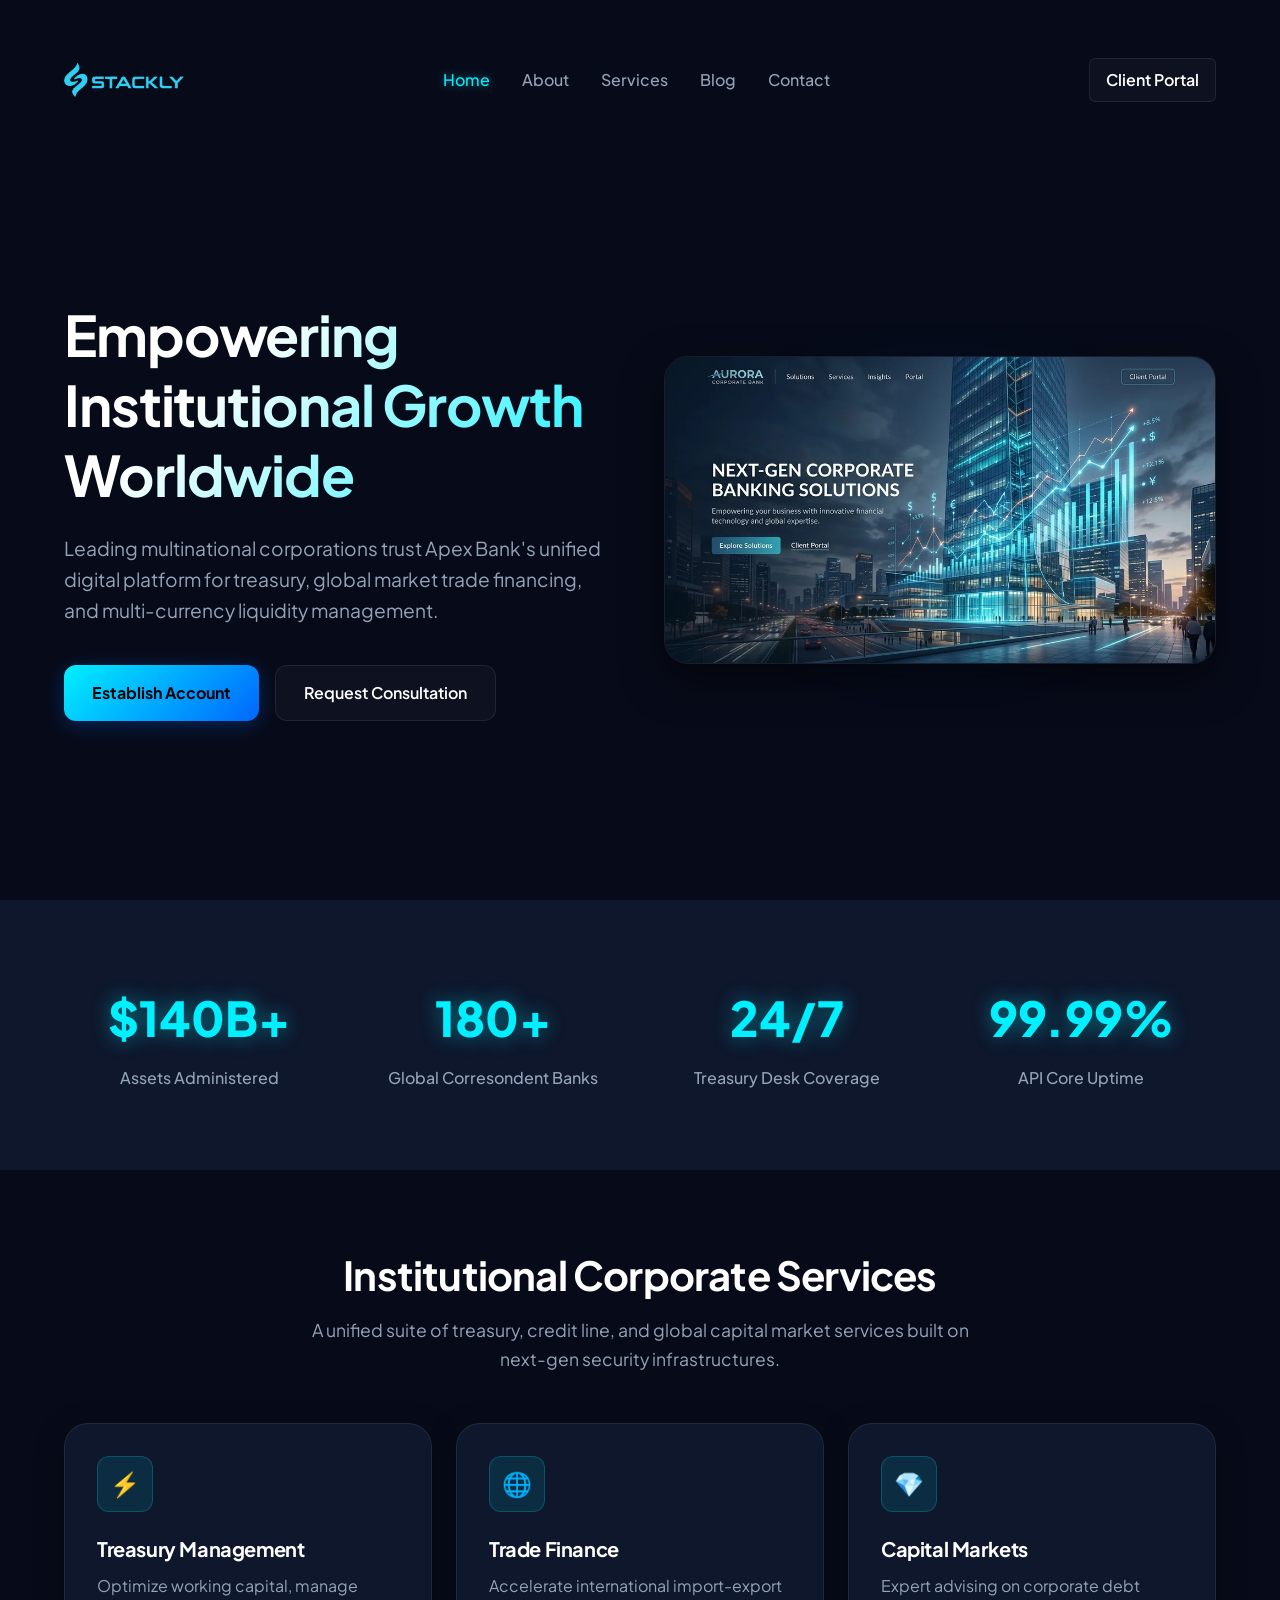
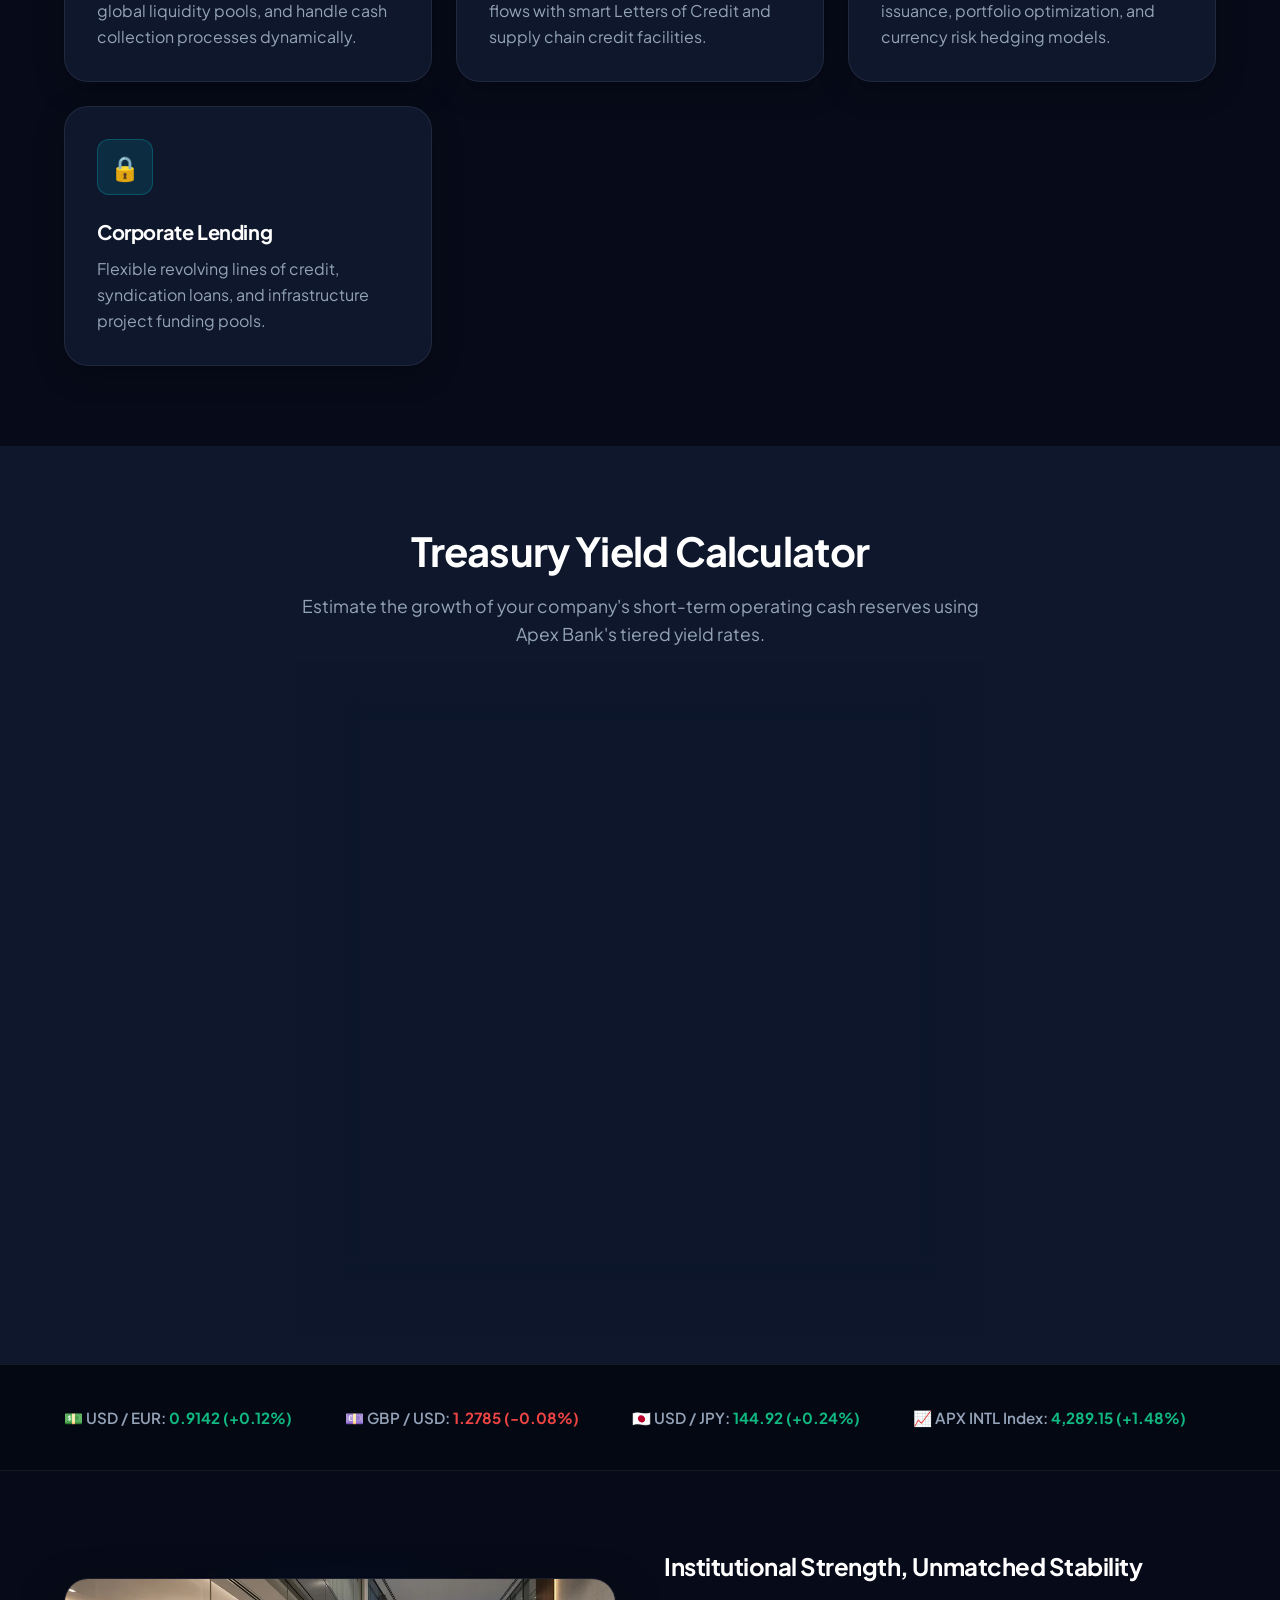
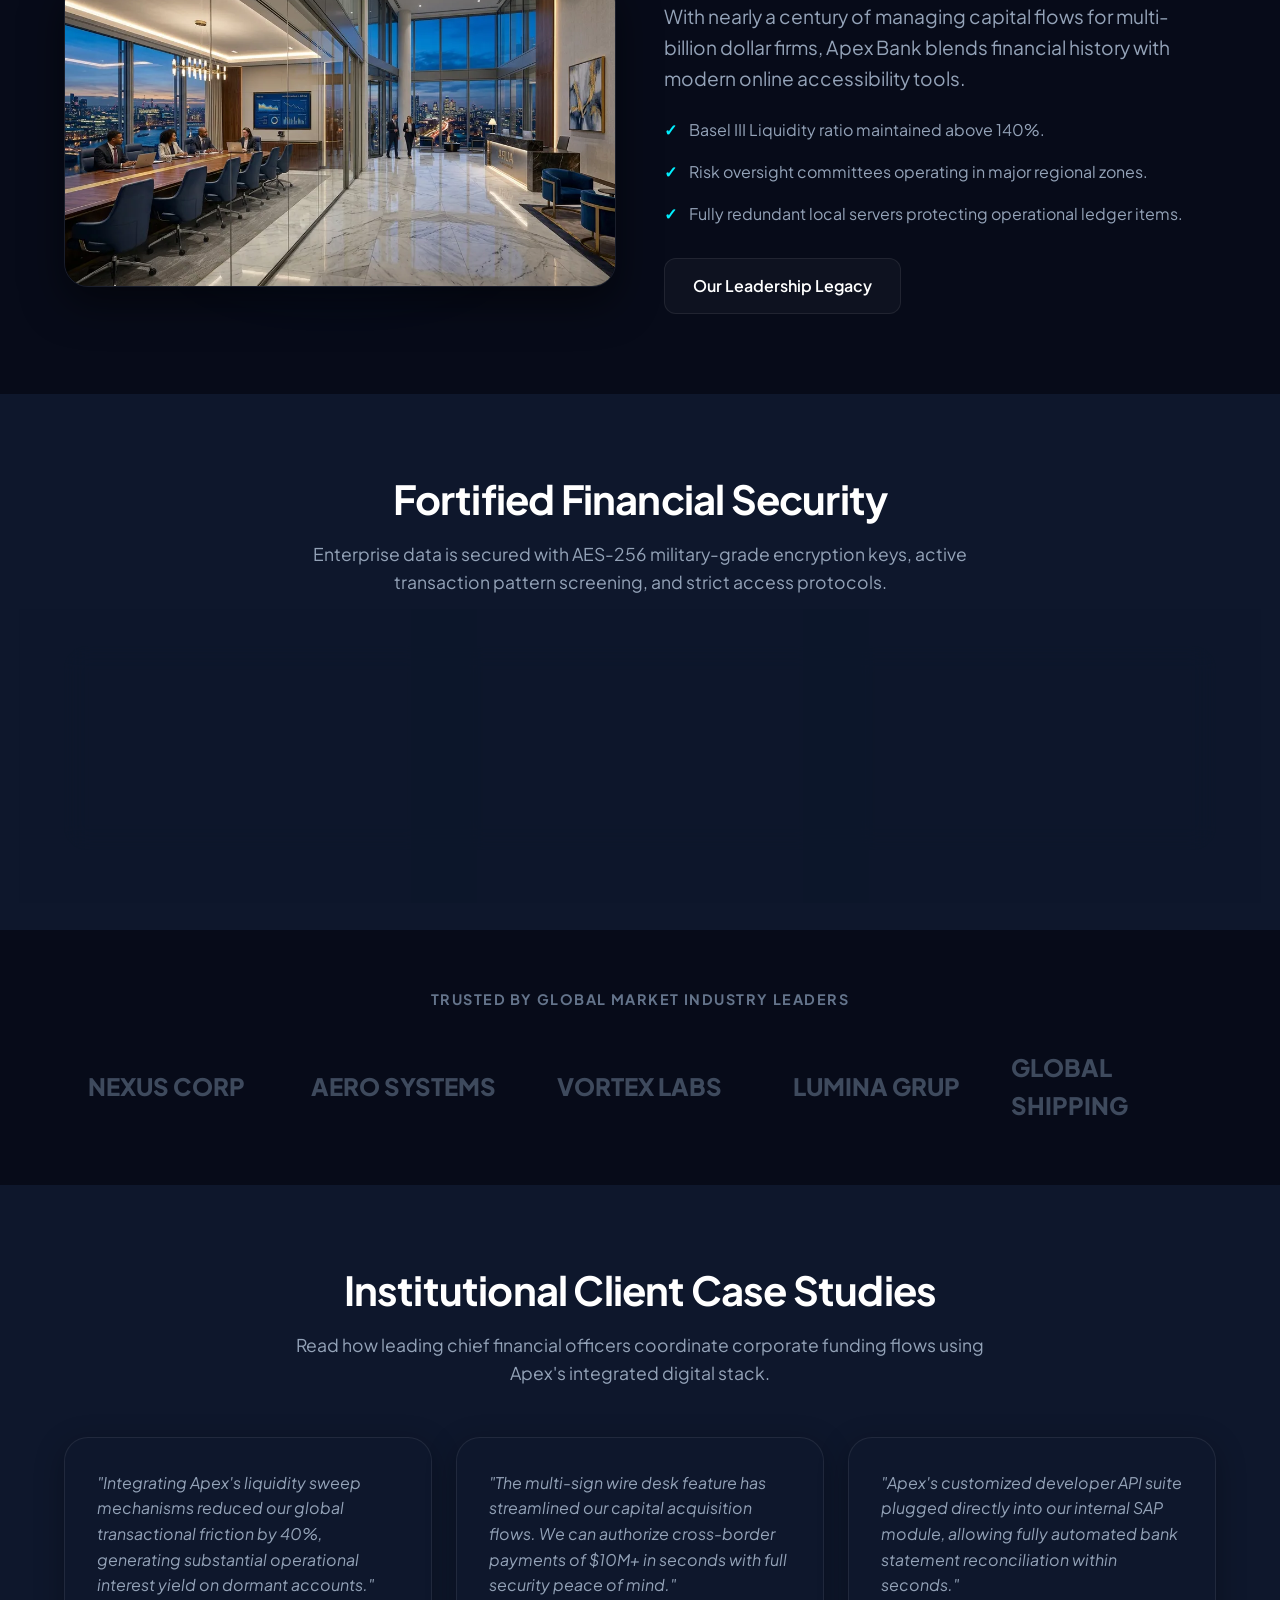
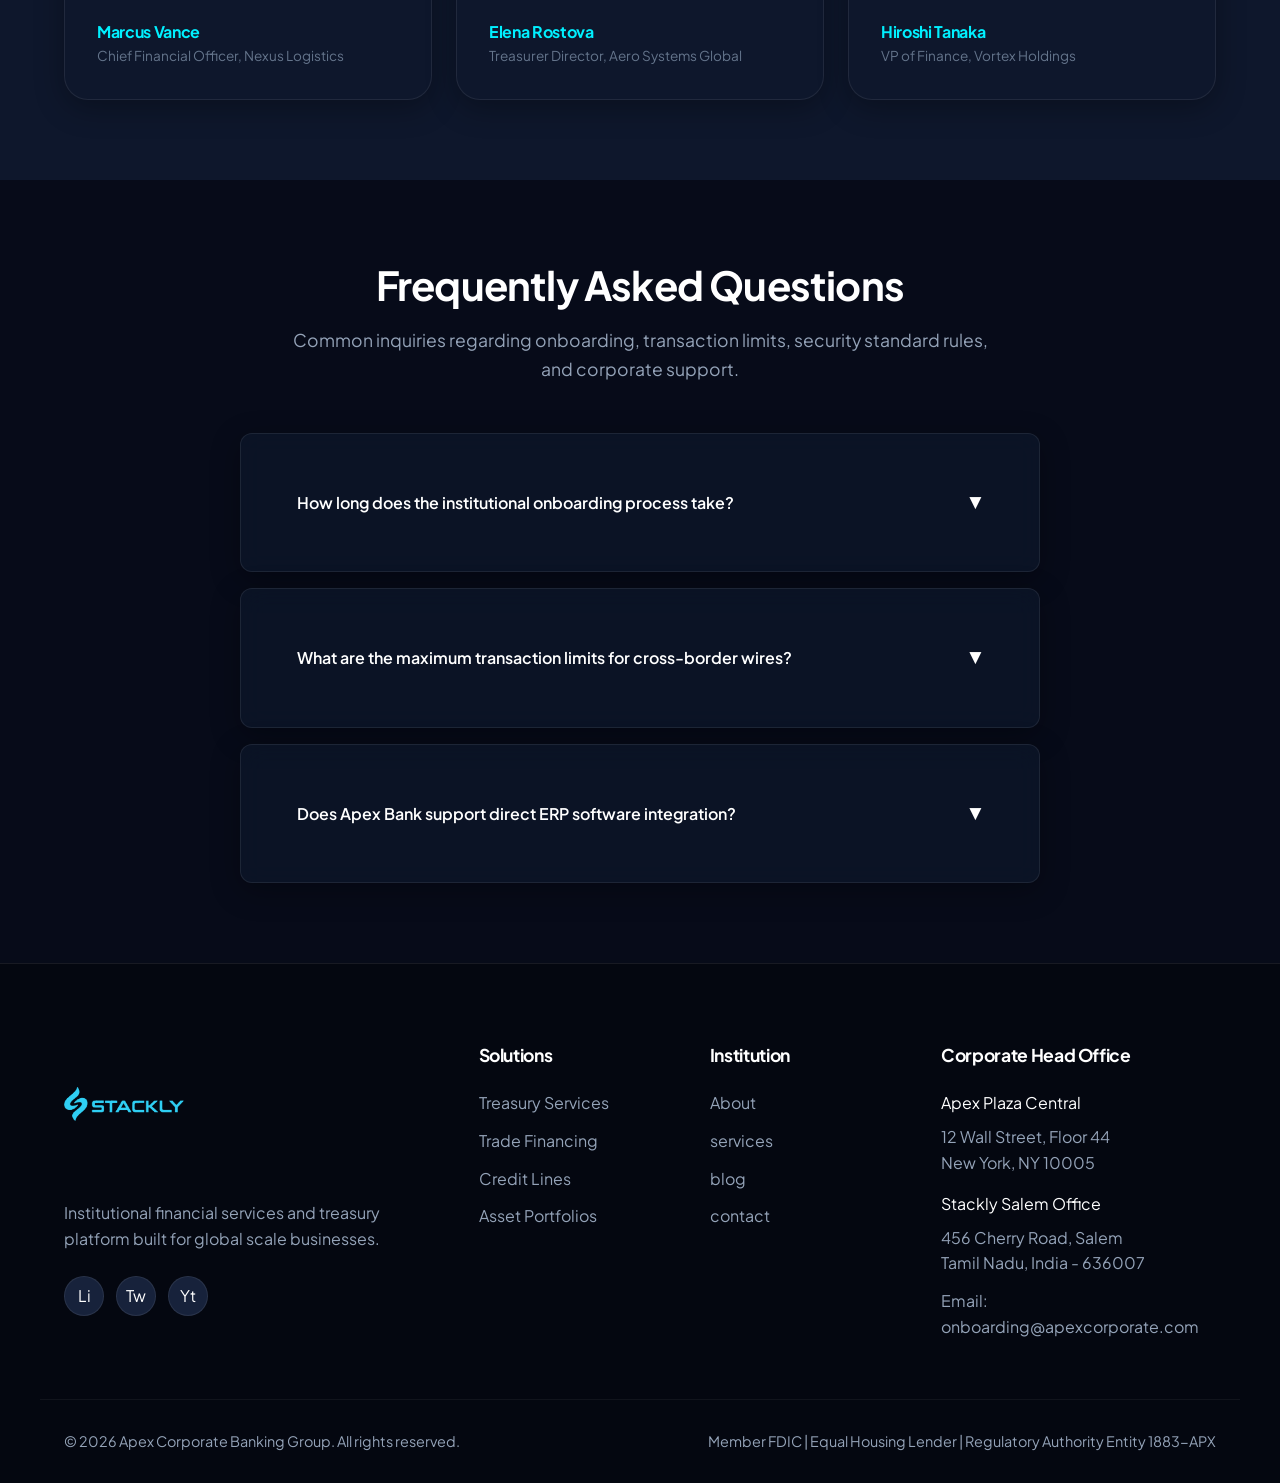
==== index.html @ f7f52f75 "Add files via upload" ====
<!DOCTYPE html>
<html lang="en">
<head>
  <meta charset="UTF-8">
  <meta name="viewport" content="width=device-width, initial-scale=1.0">
  <title>stackly Corporate Bank | Institutional Financial Solutions</title>
  <meta name="description" content="Experience high-fidelity treasury management, trade finance, and corporate banking solutions designed for multinational corporations.">
  <link rel="stylesheet" href="style.css">
</head>
<body>

  <!-- Preloader Screen -->
  <div id="preloader" class="preloader">
    <div class="preloader-content">
      <img src="assets/logo.webp" alt="Apex Bank Logo" class="preloader-logo">
      <div class="preloader-spinner"></div>
    </div>
  </div>

  <!-- SECTION 1: Header / Sticky Navigation -->
  <header class="header">
    <div class="container nav-wrapper">
      <a href="index.html" class="logo">
        <img src="assets/logo.webp" alt="Apex Bank Logo" class="logo-img">
      </a>
      
      <nav class="nav-links">
        <a href="index.html" class="active">Home</a>
        <a href="about.html">About</a>
        <a href="services.html">Services</a>
        <a href="blog.html">Blog</a>
        <a href="contact.html">Contact</a>
        <a href="login.html" class="mobile-client-portal">Client Portal</a>
      </nav>

      <div class="nav-actions">
        <a href="login.html" class="btn btn-secondary" style="padding: 8px 16px; border-radius: var(--radius-sm);">Client Portal</a>
        <div class="menu-toggle" id="mobile-toggle">
          <span></span>
          <span></span>
          <span></span>
        </div>
      </div>
    </div>
  </header>

  <!-- SECTION 2: Hero Showcase -->
  <section class="hero" id="home-hero">
    <div class="container hero-grid">
      <div class="hero-content">
        <h1 class="gradient-text">Empowering Institutional Growth Worldwide</h1>
        <p>Leading multinational corporations trust Apex Bank's unified digital platform for treasury, global market trade financing, and multi-currency liquidity management.</p>
        <div class="hero-actions">
          <a href="404.html" class="btn btn-primary">Establish Account</a>
          <a href="404.html" class="btn btn-secondary">Request Consultation</a>
        </div>
      </div>
      <div class="hero-image-wrapper">
        <img src="assets/images/hero_banking.webp" alt="Futuristic banking interface and skyscrapers" width="600" height="337">
      </div>
    </div>
  </section>

  <!-- SECTION 3: Financial Analytics Stats -->
  <section class="section section-dark" id="home-stats">
    <div class="container">
      <div class="stats-grid">
        <div class="stat-card">
          <div class="stat-number">$140B+</div>
          <div class="stat-label">Assets Administered</div>
        </div>
        <div class="stat-card">
          <div class="stat-number">180+</div>
          <div class="stat-label">Global Corresondent Banks</div>
        </div>
        <div class="stat-card">
          <div class="stat-number">24/7</div>
          <div class="stat-label">Treasury Desk Coverage</div>
        </div>
        <div class="stat-card">
          <div class="stat-number">99.99%</div>
          <div class="stat-label">API Core Uptime</div>
        </div>
      </div>
    </div>
  </section>

  <!-- SECTION 4: Core Corporate Banking Solutions -->
  <section class="section" id="home-services">
    <div class="container">
      <div class="section-header">
        <h2>Institutional Corporate Services</h2>
        <p>A unified suite of treasury, credit line, and global capital market services built on next-gen security infrastructures.</p>
      </div>
      <div class="services-grid">
        <div class="card service-card">
          <div class="service-card-icon">⚡</div>
          <h3>Treasury Management</h3>
          <p>Optimize working capital, manage global liquidity pools, and handle cash collection processes dynamically.</p>
        </div>
        <div class="card service-card">
          <div class="service-card-icon">🌐</div>
          <h3>Trade Finance</h3>
          <p>Accelerate international import-export flows with smart Letters of Credit and supply chain credit facilities.</p>
        </div>
        <div class="card service-card">
          <div class="service-card-icon">💎</div>
          <h3>Capital Markets</h3>
          <p>Expert advising on corporate debt issuance, portfolio optimization, and currency risk hedging models.</p>
        </div>
        <div class="card service-card">
          <div class="service-card-icon">🔒</div>
          <h3>Corporate Lending</h3>
          <p>Flexible revolving lines of credit, syndication loans, and infrastructure project funding pools.</p>
        </div>
      </div>
    </div>
  </section>

  <!-- SECTION 5: Savings Yield Calculator Widget -->
  <section class="section section-dark" id="home-calc">
    <div class="container">
      <div class="section-header">
        <h2>Treasury Yield Calculator</h2>
        <p>Estimate the growth of your company's short-term operating cash reserves using Apex Bank's tiered yield rates.</p>
      </div>
      <div class="card calc-card glass">
        <div class="calc-group">
          <label for="calc-amount">Investment Amount (USD)</label>
          <input type="range" id="calc-amount" class="calc-slider" min="100000" max="10000000" step="50000" value="1000000">
          <div class="calc-input-row">
            <span class="calc-val-box" id="val-amount">$1,000,000</span>
            <span style="font-size:0.85rem; color:var(--text-muted)">Min: $100k / Max: $10M</span>
          </div>
        </div>
        
        <div class="calc-group">
          <label for="calc-term">Holding Duration</label>
          <input type="range" id="calc-term" class="calc-slider" min="3" max="36" step="3" value="12">
          <div class="calc-input-row">
            <span class="calc-val-box" id="val-term">12 Months</span>
            <span style="font-size:0.85rem; color:var(--text-muted)">Min: 3m / Max: 36m</span>
          </div>
        </div>

        <div class="calc-results">
          <div>
            <div class="calc-res-title">Tiered Interest Rate</div>
            <div class="calc-res-value" id="res-rate">4.10%</div>
          </div>
          <div>
            <div class="calc-res-title">Estimated Earnings</div>
            <div class="calc-res-value" id="res-interest">$41,000.00</div>
          </div>
          <div style="grid-column: span 2; border-top: 1px solid var(--glass-border); padding-top: 16px; margin-top: 16px;">
            <div class="calc-res-title">Total Portfolio Valuation</div>
            <div class="calc-res-value" id="res-total" style="color:var(--primary); font-size:1.8rem;">$1,041,000.00</div>
          </div>
        </div>
      </div>
    </div>
  </section>

  <!-- SECTION 6: Stock & Forex Live Ticker -->
  <section class="section" id="home-ticker" style="padding: 40px 0; background-color: #040813; border-top: 1px solid var(--glass-border); border-bottom: 1px solid var(--glass-border);">
    <div class="container" style="overflow: hidden; white-space: nowrap; position: relative;">
      <div style="display: inline-block; animation: scroll-ticker 30s linear infinite; font-weight: 600; font-size: 0.95rem; color: var(--text-secondary);">
        <span style="margin-right: 50px;">💵 USD / EUR: <strong style="color: var(--accent);">0.9142 (+0.12%)</strong></span>
        <span style="margin-right: 50px;">💷 GBP / USD: <strong style="color: var(--accent-red);">1.2785 (-0.08%)</strong></span>
        <span style="margin-right: 50px;">🇯🇵 USD / JPY: <strong style="color: var(--accent);">144.92 (+0.24%)</strong></span>
        <span style="margin-right: 50px;">📈 APX INTL Index: <strong style="color: var(--accent);">4,289.15 (+1.48%)</strong></span>
        <span style="margin-right: 50px;">🥇 Gold (Oz): <strong style="color: var(--accent-red);">$2,024.50 (-0.35%)</strong></span>
        <span style="margin-right: 50px;">🛢️ Brent Crude: <strong style="color: var(--accent);">$82.14 (+1.04%)</strong></span>
        <span style="margin-right: 50px;">💵 USD / EUR: <strong style="color: var(--accent);">0.9142 (+0.12%)</strong></span>
        <span style="margin-right: 50px;">💷 GBP / USD: <strong style="color: var(--accent-red);">1.2785 (-0.08%)</strong></span>
      </div>
    </div>
  </section>
  <style>
    @keyframes scroll-ticker {
      0% { transform: translate3d(0, 0, 0); }
      100% { transform: translate3d(-50%, 0, 0); }
    }
  </style>

  <!-- SECTION 7: Institutional Strength & Stability -->
  <section class="section" id="home-about">
    <div class="container hero-grid">
      <div class="hero-image-wrapper">
        <img src="assets/images/office_hq.webp" alt="Corporate Headquarters lobby" width="600" height="337" style="transform: scaleX(-1);">
      </div>
      <div class="hero-content">
        <h2>Institutional Strength, Unmatched Stability</h2>
        <p style="margin-bottom: 24px; margin-top: 20px; color: var(--text-secondary);">With nearly a century of managing capital flows for multi-billion dollar firms, Apex Bank blends financial history with modern online accessibility tools.</p>
        <ul style="list-style: none; display: flex; flex-direction: column; gap: 16px; margin-bottom: 32px;">
          <li style="display:flex; align-items:center; gap:12px; color:var(--text-secondary);"><span style="color:var(--primary); font-weight:800;">✓</span> Basel III Liquidity ratio maintained above 140%.</li>
          <li style="display:flex; align-items:center; gap:12px; color:var(--text-secondary);"><span style="color:var(--primary); font-weight:800;">✓</span> Risk oversight committees operating in major regional zones.</li>
          <li style="display:flex; align-items:center; gap:12px; color:var(--text-secondary);"><span style="color:var(--primary); font-weight:800;">✓</span> Fully redundant local servers protecting operational ledger items.</li>
        </ul>
        <a href="404.html" class="btn btn-secondary">Our Leadership Legacy</a>
      </div>
    </div>
  </section>

  <!-- SECTION 8: Security & Compliance -->
  <section class="section section-dark" id="home-security">
    <div class="container">
      <div class="section-header">
        <h2>Fortified Financial Security</h2>
        <p>Enterprise data is secured with AES-256 military-grade encryption keys, active transaction pattern screening, and strict access protocols.</p>
      </div>
      <div class="services-grid" style="grid-template-columns: repeat(auto-fit, minmax(320px, 1fr));">
        <div class="card glass">
          <h3 style="margin-bottom: 12px; display:flex; align-items:center; gap:8px;"><span style="color:var(--primary)">🔒</span> Multi-Factor Core Verification</h3>
          <p style="color:var(--text-secondary)">Safeguard access tokens with hardware cryptographic keys, biometric logins, and multi-sign approval loops for wire transfers.</p>
        </div>
        <div class="card glass">
          <h3 style="margin-bottom: 12px; display:flex; align-items:center; gap:8px;"><span style="color:var(--primary)">🤖</span> AI-Powered Fraud Defense</h3>
          <p style="color:var(--text-secondary)">Dynamic machine learning analysis guards corporate account flows, isolating suspicious transaction activity triggers instantly.</p>
        </div>
        <div class="card glass">
          <h3 style="margin-bottom: 12px; display:flex; align-items:center; gap:8px;"><span style="color:var(--primary)">📊</span> Compliance & Auditing Control</h3>
          <p style="color:var(--text-secondary)">Seamless system access tracking, custom role scopes, and comprehensive audit files matching global reporting standard frameworks.</p>
        </div>
      </div>
    </div>
  </section>

  <!-- SECTION 9: Global Corporate Partners -->
  <section class="section" id="home-partners" style="padding: 60px 0;">
    <div class="container">
      <h3 style="text-align: center; color: var(--text-muted); font-size: 0.9rem; letter-spacing: 0.1em; text-transform: uppercase; margin-bottom: 40px;">Trusted by Global Market Industry Leaders</h3>
      <div class="partner-grid">
        <div class="partner-logo">NEXUS CORP</div>
        <div class="partner-logo">AERO SYSTEMS</div>
        <div class="partner-logo">VORTEX LABS</div>
        <div class="partner-logo">LUMINA GRUP</div>
        <div class="partner-logo">GLOBAL SHIPPING</div>
      </div>
    </div>
  </section>

  <!-- SECTION 10: Client Testimonials -->
  <section class="section section-dark" id="home-testimonials">
    <div class="container">
      <div class="section-header">
        <h2>Institutional Client Case Studies</h2>
        <p>Read how leading chief financial officers coordinate corporate funding flows using Apex's integrated digital stack.</p>
      </div>
      <div class="services-grid">
        <div class="card">
          <p style="font-style: italic; color:var(--text-secondary); margin-bottom: 24px;">"Integrating Apex's liquidity sweep mechanisms reduced our global transactional friction by 40%, generating substantial operational interest yield on dormant accounts."</p>
          <h4 style="color: var(--primary);">Marcus Vance</h4>
          <span style="font-size:0.85rem; color:var(--text-muted)">Chief Financial Officer, Nexus Logistics</span>
        </div>
        <div class="card">
          <p style="font-style: italic; color:var(--text-secondary); margin-bottom: 24px;">"The multi-sign wire desk feature has streamlined our capital acquisition flows. We can authorize cross-border payments of $10M+ in seconds with full security peace of mind."</p>
          <h4 style="color: var(--primary);">Elena Rostova</h4>
          <span style="font-size:0.85rem; color:var(--text-muted)">Treasurer Director, Aero Systems Global</span>
        </div>
        <div class="card">
          <p style="font-style: italic; color:var(--text-secondary); margin-bottom: 24px;">"Apex's customized developer API suite plugged directly into our internal SAP module, allowing fully automated bank statement reconciliation within seconds."</p>
          <h4 style="color: var(--primary);">Hiroshi Tanaka</h4>
          <span style="font-size:0.85rem; color:var(--text-muted)">VP of Finance, Vortex Holdings</span>
        </div>
      </div>
    </div>
  </section>

  <!-- SECTION 11: Corporate FAQ Accordion -->
  <section class="section" id="home-faq">
    <div class="container">
      <div class="section-header">
        <h2>Frequently Asked Questions</h2>
        <p>Common inquiries regarding onboarding, transaction limits, security standard rules, and corporate support.</p>
      </div>
      <div class="faq-list">
        <div class="faq-item card glass">
          <div class="faq-question">
            <span>How long does the institutional onboarding process take?</span>
            <span class="faq-icon">▼</span>
          </div>
          <div class="faq-answer">
            <p>Our standard corporate onboarding cycle takes 2-4 business days. This includes entity checks, regulatory compliance review, and sandbox access to setup payment API links.</p>
          </div>
        </div>
        
        <div class="faq-item card glass">
          <div class="faq-question">
            <span>What are the maximum transaction limits for cross-border wires?</span>
            <span class="faq-icon">▼</span>
          </div>
          <div class="faq-answer">
            <p>Apex Corporate accounts do not carry rigid transactional ceilings. Transactions exceeding $15,000,000 USD only require primary compliance approval desk verification through the Client Portal dashboard.</p>
          </div>
        </div>

        <div class="faq-item card glass">
          <div class="faq-question">
            <span>Does Apex Bank support direct ERP software integration?</span>
            <span class="faq-icon">▼</span>
          </div>
          <div class="faq-answer">
            <p>Yes. We offer pre-built developer webhook frameworks and REST APIs supporting SAP, Oracle NetSuite, Microsoft Dynamics, and custom software systems.</p>
          </div>
        </div>
      </div>
    </div>
  </section>

  <!-- SECTION 12: Detailed Footer -->
  <footer class="footer">
    <div class="container footer-grid">
      <div class="footer-col">
        <a href="index.html" class="logo" style="margin-bottom: 20px; display: inline-flex;">
          <img src="assets/logo.webp" alt="Apex Bank Logo" class="logo-img">
        </a>
        <p class="footer-desc">Institutional financial services and treasury platform built for global scale businesses.</p>
        <div class="social-links">
          <a href="404.html" class="social-icon">Li</a>
          <a href="404.html" class="social-icon">Tw</a>
          <a href="404.html" class="social-icon">Yt</a>
        </div>
      </div>
      <div class="footer-col">
        <h4>Solutions</h4>
        <ul>
          <li><a href="404.html">Treasury Services</a></li>
          <li><a href="404.html">Trade Financing</a></li>
          <li><a href="404.html">Credit Lines</a></li>
          <li><a href="404.html">Asset Portfolios</a></li>
        </ul>
      </div>
      <div class="footer-col">
        <h4>Institution</h4>
        <ul>
          <li><a href="about.html">About </a></li>
          <li><a href="services.html">services</a></li>
          <li><a href="blog.html">blog</a></li>
          <li><a href="contact.html">contact</a></li>
        </ul>
      </div>
      <div class="footer-col">
        <h4>Corporate Head Office</h4>
        <p style="color:var(--text-primary); margin-bottom: 8px;">Apex Plaza Central</p>
        <p>12 Wall Street, Floor 44<br>New York, NY 10005</p>
        <p style="color:var(--text-primary); margin-top: 16px; margin-bottom: 8px;">Stackly Salem Office</p>
        <p>456 Cherry Road, Salem<br>Tamil Nadu, India - 636007</p>
        <p style="margin-top: 12px;">Email: onboarding@apexcorporate.com</p>
      </div>
    </div>
    <div class="container footer-bottom">
      <p>&copy; 2026 Apex Corporate Banking Group. All rights reserved.</p>
      <p>Member FDIC | Equal Housing Lender | Regulatory Authority Entity 1883-APX</p>
    </div>
  </footer>

  <script src="main.js"></script>
  <!-- Preloader Script -->
  <script>
    window.addEventListener('load', () => {
      setTimeout(() => {
        const preloader = document.getElementById('preloader');
        if (preloader) {
          preloader.classList.add('fade-out');
        }
      }, 1500);
    });
  </script>
</body>
</html>
---- style.css ----
@import url('https://fonts.googleapis.com/css2?family=Plus+Jakarta+Sans:wght@300;400;500;600;700;800&display=swap');

/* --- CSS Variables & Design Tokens --- */
:root {
  --bg-primary: #070b19;
  --bg-secondary: #0e172c;
  --bg-tertiary: #17223b;
  --primary: #00f0ff;
  --primary-glow: rgba(0, 240, 255, 0.45);
  --secondary: #0066ff;
  --secondary-glow: rgba(0, 102, 255, 0.3);
  --accent: #10b981; /* Emerald Green */
  --accent-red: #ef4444;
  --text-primary: #ffffff;
  --text-secondary: #94a3b8;
  --text-muted: #64748b;
  --glass-bg: rgba(14, 23, 44, 0.7);
  --glass-border: rgba(255, 255, 255, 0.08);
  --font-main: 'Plus Jakarta Sans', -apple-system, BlinkMacSystemFont, "Segoe UI", Roboto, sans-serif;
  --transition: all 0.3s cubic-bezier(0.4, 0, 0.2, 1);
  --shadow-sm: 0 2px 8px rgba(0,0,0,0.2);
  --shadow-md: 0 8px 30px rgba(0,0,0,0.3);
  --shadow-lg: 0 16px 40px rgba(0,0,0,0.5);
  --radius-sm: 6px;
  --radius-md: 12px;
  --radius-lg: 24px;
}

/* --- Base Styles & Reset --- */
* {
  margin: 0;
  padding: 0;
  box-sizing: border-box;
}

html {
  scroll-behavior: smooth;
  font-size: 16px;
  overflow-x: hidden;
  width: 100%;
}

body {
  font-family: var(--font-main);
  background-color: var(--bg-primary);
  color: var(--text-primary);
  line-height: 1.6;
  overflow-x: hidden;
  width: 100%;
}

a {
  color: inherit;
  text-decoration: none;
  transition: var(--transition);
}

button, input, select, textarea {
  font-family: inherit;
  font-size: inherit;
  border: none;
  outline: none;
  background: transparent;
}

img {
  max-width: 100%;
  height: auto;
  display: block;
}

/* --- Typography --- */
h1, h2, h3, h4, h5, h6 {
  font-weight: 700;
  line-height: 1.25;
  letter-spacing: -0.02em;
}

.gradient-text {
  background: linear-gradient(135deg, #ffffff 30%, var(--primary) 100%);
  -webkit-background-clip: text;
  -webkit-text-fill-color: transparent;
  background-clip: text;
}

.gradient-text-accent {
  background: linear-gradient(135deg, var(--primary) 0%, var(--secondary) 100%);
  -webkit-background-clip: text;
  -webkit-text-fill-color: transparent;
  background-clip: text;
}

/* --- Utility Classes --- */
.container {
  width: 100%;
  max-width: 1200px;
  margin: 0 auto;
  padding: 0 24px;
}

.section {
  padding: 80px 0;
  position: relative;
}

.section-dark {
  background-color: var(--bg-secondary);
}

.section-header {
  text-align: center;
  max-width: 700px;
  margin: 0 auto 50px auto;
}

.section-header h2 {
  font-size: 2.5rem;
  margin-bottom: 16px;
}

.section-header p {
  color: var(--text-secondary);
  font-size: 1.1rem;
}

.btn {
  display: inline-flex;
  align-items: center;
  justify-content: center;
  padding: 14px 28px;
  border-radius: var(--radius-md);
  font-weight: 600;
  cursor: pointer;
  transition: var(--transition);
  gap: 8px;
}

.btn-primary {
  background: linear-gradient(135deg, var(--primary) 0%, var(--secondary) 100%);
  color: #000000;
  font-weight: 700;
  box-shadow: 0 4px 20px var(--secondary-glow);
}

.btn-primary:hover {
  transform: translateY(-2px);
  box-shadow: 0 6px 25px var(--primary-glow);
  color: #000000;
}

.btn-secondary {
  border: 1px solid var(--glass-border);
  background-color: rgba(255,255,255,0.03);
  color: var(--text-primary);
}

.btn-secondary:hover {
  background-color: rgba(255,255,255,0.08);
  border-color: var(--primary);
  transform: translateY(-2px);
}

.card {
  background-color: var(--bg-secondary);
  border: 1px solid var(--glass-border);
  border-radius: var(--radius-lg);
  padding: 32px;
  box-shadow: var(--shadow-md);
  transition: var(--transition);
}

.card:hover {
  transform: translateY(-5px);
  border-color: rgba(0, 240, 255, 0.3);
  box-shadow: 0 12px 40px rgba(0, 240, 255, 0.05);
}

/* Glassmorphism block */
.glass {
  background: var(--glass-bg);
  backdrop-filter: blur(12px);
  -webkit-backdrop-filter: blur(12px);
  border: 1px solid var(--glass-border);
}

/* --- Header / Navigation --- */
.header {
  position: fixed;
  top: 0;
  left: 0;
  width: 100%;
  z-index: 1000;
  transition: var(--transition);
  padding: 20px 0;
}

.header.scrolled {
  padding: 12px 0;
  background: rgba(7, 11, 25, 0.85);
  backdrop-filter: blur(12px);
  -webkit-backdrop-filter: blur(12px);
  border-bottom: 1px solid var(--glass-border);
}

.header.scrolled .logo-img {
  width: 80px;
  height: 80px;
}

.nav-wrapper {
  display: flex;
  justify-content: space-between;
  align-items: center;
}

.logo {
  display: flex;
  align-items: center;
  gap: 8px;
  font-size: 1.5rem;
  font-weight: 800;
  color: var(--text-primary);
}

.logo span {
  color: var(--primary);
}

.logo-img {
  width: 120px;
  height: 120px;
  object-fit: contain;
  border-radius: 6px;
  transition: var(--transition);
}

.logo-icon {
  width: 32px;
  height: 32px;
  background: linear-gradient(135deg, var(--primary) 0%, var(--secondary) 100%);
  border-radius: 8px;
  position: relative;
}

.logo-icon::after {
  content: '';
  position: absolute;
  top: 8px;
  left: 8px;
  width: 16px;
  height: 16px;
  background-color: var(--bg-primary);
  border-radius: 4px;
}

.nav-links {
  display: flex;
  align-items: center;
  gap: 32px;
  list-style: none;
}

.nav-links a {
  font-weight: 500;
  color: var(--text-secondary);
}

.nav-links a:hover,
.nav-links a.active {
  color: var(--primary);
  text-shadow: 0 0 10px var(--primary-glow);
}

.nav-actions {
  display: flex;
  align-items: center;
  gap: 16px;
}

/* Mobile Menu Toggle */
.menu-toggle {
  display: none;
  flex-direction: column;
  gap: 6px;
  cursor: pointer;
  z-index: 1010;
}

.menu-toggle span {
  display: block;
  width: 28px;
  height: 2px;
  background-color: var(--text-primary);
  transition: var(--transition);
}

/* --- Hero Section --- */
.hero {
  min-height: 100vh;
  display: flex;
  align-items: center;
  padding-top: 120px;
  overflow: hidden;
}

.hero-grid {
  display: grid;
  grid-template-columns: 1fr 1fr;
  align-items: center;
  gap: 48px;
}

.hero-content h1 {
  font-size: 3.5rem;
  margin-bottom: 24px;
}

.hero-content p {
  font-size: 1.2rem;
  color: var(--text-secondary);
  margin-bottom: 40px;
}

.hero-actions {
  display: flex;
  gap: 16px;
}

.hero-image-wrapper {
  position: relative;
}

.hero-image-wrapper img {
  border-radius: var(--radius-lg);
  border: 1px solid var(--glass-border);
  box-shadow: var(--shadow-lg);
}

.hero-image-wrapper::before {
  content: '';
  position: absolute;
  width: 80%;
  height: 80%;
  background: radial-gradient(circle, var(--secondary-glow) 0%, transparent 70%);
  top: 10%;
  left: 10%;
  z-index: -1;
  filter: blur(40px);
}

/* --- Feature Grid / Sections --- */
.services-grid {
  display: grid;
  grid-template-columns: repeat(auto-fit, minmax(280px, 1fr));
  gap: 24px;
}

.service-card-icon {
  width: 56px;
  height: 56px;
  border-radius: var(--radius-md);
  background-color: rgba(0, 240, 255, 0.1);
  border: 1px solid rgba(0, 240, 255, 0.2);
  display: flex;
  align-items: center;
  justify-content: center;
  color: var(--primary);
  margin-bottom: 24px;
  font-size: 1.5rem;
}

.service-card h3 {
  font-size: 1.25rem;
  margin-bottom: 12px;
}

.service-card p {
  color: var(--text-secondary);
}

/* Stats Section */
.stats-grid {
  display: grid;
  grid-template-columns: repeat(4, 1fr);
  gap: 24px;
  text-align: center;
}

.stat-number {
  font-size: 3rem;
  font-weight: 800;
  color: var(--primary);
  margin-bottom: 8px;
  text-shadow: 0 0 20px var(--primary-glow);
}

.stat-label {
  color: var(--text-secondary);
  font-weight: 500;
}

/* Calculator Widget */
.calc-card {
  max-width: 600px;
  margin: 0 auto;
}

.calc-group {
  margin-bottom: 24px;
}

.calc-group label {
  display: block;
  margin-bottom: 8px;
  font-weight: 600;
  color: var(--text-secondary);
}

.calc-slider {
  width: 100%;
  height: 6px;
  background-color: var(--bg-tertiary);
  border-radius: 3px;
  outline: none;
  -webkit-appearance: none;
  accent-color: var(--primary);
}

.calc-input-row {
  display: flex;
  justify-content: space-between;
  align-items: center;
  margin-top: 10px;
}

.calc-val-box {
  background-color: var(--bg-tertiary);
  padding: 8px 16px;
  border-radius: var(--radius-sm);
  font-weight: 700;
  color: var(--primary);
  border: 1px solid var(--glass-border);
}

.calc-results {
  display: grid;
  grid-template-columns: 1fr 1fr;
  gap: 16px;
  background-color: var(--bg-tertiary);
  padding: 24px;
  border-radius: var(--radius-md);
  margin-top: 32px;
  border: 1px solid var(--glass-border);
}

.calc-res-title {
  color: var(--text-secondary);
  font-size: 0.9rem;
  margin-bottom: 4px;
}

.calc-res-value {
  font-size: 1.5rem;
  font-weight: 800;
  color: var(--accent);
}

/* FAQ Accordion */
.faq-list {
  max-width: 800px;
  margin: 0 auto;
  display: flex;
  flex-direction: column;
  gap: 16px;
}

.faq-item {
  border-radius: var(--radius-md);
  overflow: hidden;
}

.faq-question {
  display: flex;
  justify-content: space-between;
  align-items: center;
  padding: 24px;
  font-weight: 600;
  cursor: pointer;
  user-select: none;
}

.faq-answer {
  max-height: 0;
  overflow: hidden;
  transition: var(--transition);
  background-color: rgba(255, 255, 255, 0.01);
  padding: 0 24px;
}

.faq-answer p {
  padding-bottom: 24px;
  color: var(--text-secondary);
}

.faq-item.active .faq-question {
  color: var(--primary);
}

.faq-item.active .faq-answer {
  max-height: 200px; /* height limits handled cleanly */
}

.faq-icon {
  transition: var(--transition);
}

.faq-item.active .faq-icon {
  transform: rotate(180deg);
}

/* --- Timeline Section --- */
.timeline {
  position: relative;
  max-width: 800px;
  margin: 0 auto;
  padding: 40px 0;
}

.timeline::before {
  content: '';
  position: absolute;
  width: 2px;
  height: 100%;
  background: var(--glass-border);
  left: 50%;
  top: 0;
  transform: translateX(-50%);
}

.timeline-item {
  margin-bottom: 40px;
  position: relative;
  width: 50%;
  padding-right: 40px;
}

.timeline-item:nth-child(even) {
  left: 50%;
  padding-right: 0;
  padding-left: 40px;
}

.timeline-dot {
  width: 16px;
  height: 16px;
  border-radius: 50%;
  background: var(--primary);
  box-shadow: 0 0 10px var(--primary-glow);
  position: absolute;
  right: -8px;
  top: 10px;
  z-index: 2;
}

.timeline-item:nth-child(even) .timeline-dot {
  left: -8px;
  right: auto;
}

.timeline-card {
  background: var(--bg-secondary);
  border: 1px solid var(--glass-border);
  border-radius: var(--radius-md);
  padding: 24px;
  box-shadow: var(--shadow-sm);
}

.timeline-year {
  color: var(--primary);
  font-weight: 800;
  font-size: 1.25rem;
  margin-bottom: 8px;
}

/* --- Team & Partners --- */
.team-grid {
  display: grid;
  grid-template-columns: repeat(auto-fit, minmax(250px, 1fr));
  gap: 32px;
}

.team-card {
  text-align: center;
}

.team-photo {
  width: 120px;
  height: 120px;
  border-radius: 50%;
  margin: 0 auto 20px auto;
  border: 2px solid var(--primary);
  box-shadow: 0 0 15px var(--primary-glow);
  background-color: var(--bg-tertiary);
  display: flex;
  align-items: center;
  justify-content: center;
  font-size: 2rem;
  font-weight: 700;
  object-fit: cover;
}

/* Partner Grid */
.partner-grid {
  display: grid;
  grid-template-columns: repeat(auto-fit, minmax(180px, 1fr));
  gap: 32px;
  align-items: center;
  justify-items: center;
}

.partner-logo {
  font-size: 1.5rem;
  font-weight: 800;
  color: var(--text-muted);
  opacity: 0.6;
  transition: var(--transition);
}

.partner-logo:hover {
  opacity: 1;
  color: var(--primary);
  text-shadow: 0 0 10px var(--primary-glow);
}

/* --- Subpages Specific --- */
.subpage-hero {
  padding: 160px 0 80px 0;
  text-align: center;
  background: radial-gradient(circle at top, var(--secondary-glow) 0%, transparent 60%);
}

.subpage-hero h1 {
  font-size: 3rem;
  margin-bottom: 16px;
}

.subpage-hero p {
  color: var(--text-secondary);
  font-size: 1.2rem;
  max-width: 600px;
  margin: 0 auto;
}

/* Blog layouts */
.blog-filters {
  display: flex;
  justify-content: center;
  gap: 16px;
  margin-bottom: 40px;
  flex-wrap: wrap;
}

.filter-btn {
  padding: 10px 20px;
  border-radius: 30px;
  border: 1px solid var(--glass-border);
  color: var(--text-secondary);
  cursor: pointer;
  transition: var(--transition);
}

.filter-btn.active, .filter-btn:hover {
  background-color: var(--primary);
  color: #000000;
  border-color: var(--primary);
  font-weight: 600;
}

.blog-grid {
  display: grid;
  grid-template-columns: repeat(auto-fit, minmax(320px, 1fr));
  gap: 32px;
}

.blog-card-image {
  height: 200px;
  background-size: cover;
  background-position: center;
  border-top-left-radius: var(--radius-lg);
  border-top-right-radius: var(--radius-lg);
  margin: -32px -32px 24px -32px;
  border-bottom: 1px solid var(--glass-border);
}

.blog-card-meta {
  display: flex;
  gap: 16px;
  color: var(--text-muted);
  font-size: 0.85rem;
  margin-bottom: 12px;
}

.blog-card h3 {
  font-size: 1.4rem;
  margin-bottom: 12px;
  line-height: 1.3;
}

.blog-card p {
  color: var(--text-secondary);
  margin-bottom: 20px;
}

/* Form Styles */
.form-group {
  margin-bottom: 20px;
}

.form-group label {
  display: block;
  margin-bottom: 8px;
  font-weight: 600;
  color: var(--text-secondary);
}

.form-control {
  width: 100%;
  padding: 14px 20px;
  background-color: var(--bg-tertiary);
  border: 1px solid var(--glass-border);
  border-radius: var(--radius-md);
  color: var(--text-primary);
  transition: var(--transition);
}

.form-control:focus {
  border-color: var(--primary);
  box-shadow: 0 0 10px var(--primary-glow);
}

.form-row {
  display: grid;
  grid-template-columns: 1fr 1fr;
  gap: 20px;
}

/* Authentication Page Styles */
.auth-wrapper {
  min-height: 100vh;
  display: flex;
  align-items: center;
  justify-content: center;
  padding: 40px 20px;
  background: radial-gradient(circle at center, var(--secondary-glow) 0%, transparent 70%);
}

.auth-container {
  width: 100%;
  max-width: 480px;
}

.auth-logo {
  text-align: center;
  margin-bottom: 32px;
}

.auth-card {
  padding: 40px;
}

.auth-title {
  font-size: 1.8rem;
  text-align: center;
  margin-bottom: 8px;
}

.auth-subtitle {
  text-align: center;
  color: var(--text-secondary);
  margin-bottom: 32px;
}

.auth-footer {
  text-align: center;
  margin-top: 24px;
  color: var(--text-secondary);
}

.auth-footer a {
  color: var(--primary);
  font-weight: 600;
}

.role-selector {
  display: grid;
  grid-template-columns: 1fr 1fr;
  gap: 16px;
  margin-bottom: 24px;
}

.role-option {
  position: relative;
  cursor: pointer;
}

.role-option input {
  position: absolute;
  opacity: 0;
}

.role-box {
  border: 1px solid var(--glass-border);
  background-color: var(--bg-tertiary);
  padding: 16px;
  border-radius: var(--radius-md);
  text-align: center;
  font-weight: 600;
  transition: var(--transition);
  color: var(--text-secondary);
}

.role-option input:checked + .role-box {
  border-color: var(--primary);
  color: var(--primary);
  background-color: rgba(0, 240, 255, 0.05);
  box-shadow: 0 0 15px rgba(0, 240, 255, 0.15);
}

/* --- Footer --- */
.footer {
  background-color: #040710;
  border-top: 1px solid var(--glass-border);
  padding: 80px 0 30px 0;
  color: var(--text-secondary);
}

.footer-grid {
  display: grid;
  grid-template-columns: 2fr 1fr 1fr 1.5fr;
  gap: 48px;
  margin-bottom: 60px;
}

.footer-col h4 {
  color: var(--text-primary);
  font-size: 1.1rem;
  margin-bottom: 24px;
}

.footer-col ul {
  list-style: none;
  display: flex;
  flex-direction: column;
  gap: 12px;
}

.footer-col ul a:hover {
  color: var(--primary);
  padding-left: 4px;
}

.footer-desc {
  margin: 16px 0 24px 0;
  max-width: 320px;
}

.social-links {
  display: flex;
  gap: 12px;
}

.social-icon {
  width: 40px;
  height: 40px;
  border-radius: 50%;
  background-color: var(--bg-tertiary);
  border: 1px solid var(--glass-border);
  display: flex;
  align-items: center;
  justify-content: center;
  color: var(--text-primary);
}

.social-icon:hover {
  background-color: var(--primary);
  color: #000000;
  border-color: var(--primary);
}

.footer-bottom {
  border-top: 1px solid rgba(255,255,255,0.05);
  padding-top: 30px;
  display: flex;
  justify-content: space-between;
  align-items: center;
  font-size: 0.9rem;
}

/* --- Preloader --- */
.preloader {
  position: fixed;
  top: 0;
  left: 0;
  width: 100%;
  height: 100vh;
  background-color: var(--bg-primary);
  display: flex;
  justify-content: center;
  align-items: center;
  z-index: 9999;
  transition: opacity 0.5s ease, visibility 0.5s ease;
  opacity: 1;
  visibility: visible;
}

.preloader.fade-out {
  opacity: 0;
  visibility: hidden;
}

.preloader-content {
  display: flex;
  flex-direction: column;
  align-items: center;
  gap: 20px;
}

.preloader-logo {
  width: 120px;
  height: auto;
  animation: pulse-animation 1.5s infinite ease-in-out;
}

.preloader-spinner {
  width: 40px;
  height: 40px;
  border: 3px solid rgba(0, 240, 255, 0.1);
  border-radius: 50%;
  border-top-color: var(--primary);
  animation: spin-animation 1s linear infinite;
}

@keyframes spin-animation {
  to { transform: rotate(360deg); }
}

@keyframes pulse-animation {
  0%, 100% { transform: scale(1); opacity: 0.8; }
  50% { transform: scale(1.1); opacity: 1; }
}

/* Hide mobile client portal by default on desktop */
.mobile-client-portal {
  display: none;
}

/* --- Responsive Media Queries (Starting from 320px) --- */

/* 320px to 480px (Small Mobile) */
@media screen and (max-width: 480px) {
  html {
    font-size: 14px;
  }
  
  .container {
    padding: 0 16px;
  }
  
  .section {
    padding: 50px 0;
  }

  .section-header h2 {
    font-size: 1.8rem;
  }

  .hero {
    padding-top: 100px;
    min-height: auto;
  }

  .hero-grid {
    grid-template-columns: 1fr;
    gap: 32px;
  }

  .hero-content h1 {
    font-size: 1.8rem;
    text-align: center;
  }

  .hero-content p {
    font-size: 1.05rem;
    text-align: center;
    margin-bottom: 24px;
  }

  .hero-actions {
    flex-direction: column;
    width: 100%;
  }

  .hero-actions .btn {
    width: 100%;
  }

  .stats-grid {
    grid-template-columns: 1fr;
    gap: 20px;
  }

  .stat-number {
    font-size: 2.5rem;
  }

  .form-row {
    grid-template-columns: 1fr;
    gap: 0;
  }

  .calc-results {
    grid-template-columns: 1fr;
    gap: 16px;
    text-align: center;
  }

  .timeline::before {
    left: 20px;
  }

  .timeline-item {
    width: 100%;
    padding-left: 45px;
    padding-right: 0;
  }

  .timeline-item:nth-child(even) {
    left: 0;
    padding-left: 45px;
  }

  .timeline-dot {
    left: 12px;
    right: auto;
  }

  .footer-grid {
    grid-template-columns: 1fr;
    gap: 32px;
  }

  .footer-bottom {
    flex-direction: column;
    gap: 16px;
    text-align: center;
  }

  .auth-card {
    padding: 24px 16px;
  }
}

/* 481px to 768px (Tablets / Large Mobile) */
@media screen and (max-width: 768px) {
  /* Navigation Mobile Responsive Menu */
  .nav-links {
    position: fixed;
    top: 0;
    right: -100%;
    width: 280px;
    height: 100vh;
    background-color: var(--bg-secondary);
    border-left: 1px solid var(--glass-border);
    flex-direction: column;
    justify-content: center;
    gap: 30px;
    transition: var(--transition);
    z-index: 1005;
  }

  .nav-links.active {
    right: 0;
  }

  .menu-toggle {
    display: flex;
  }

  /* Hamburger transform when menu is active */
  .menu-toggle.active span:nth-child(1) {
    transform: rotate(45deg) translate(6px, 6px);
  }
  .menu-toggle.active span:nth-child(2) {
    opacity: 0;
  }
  .menu-toggle.active span:nth-child(3) {
    transform: rotate(-45deg) translate(5px, -5px);
  }

  .logo-img {
    width: 80px;
    height: 80px;
  }

  .nav-actions {
    margin-right: 0;
  }

  .nav-actions .btn {
    display: none;
  }

  .mobile-client-portal {
    display: inline-block;
    padding: 12px 24px;
    border-radius: var(--radius-sm);
    background: linear-gradient(135deg, var(--primary) 0%, var(--secondary) 100%);
    color: #000000 !important;
    font-weight: 700;
    text-align: center;
    box-shadow: 0 4px 15px var(--secondary-glow);
    margin-top: 10px;
  }

  .hero-grid {
    grid-template-columns: 1fr;
  }

  .hero-content {
    text-align: center;
  }

  .hero-actions {
    justify-content: center;
  }

  .stats-grid {
    grid-template-columns: repeat(2, 1fr);
  }

  .footer-grid {
    grid-template-columns: 1fr;
    gap: 40px;
    text-align: center;
  }

  .footer-col {
    display: flex;
    flex-direction: column;
    align-items: center;
  }

  .footer-col .logo {
    justify-content: center;
  }

  .social-links {
    justify-content: center;
  }
  
  .footer-bottom {
    flex-direction: column;
    gap: 16px;
    text-align: center;
  }
}

/* 769px to 1024px (Laptops / Small Desktop) */
@media screen and (max-width: 1024px) {
  .container {
    padding: 0 32px;
  }

  .hero-content h1 {
    font-size: 3rem;
  }
}
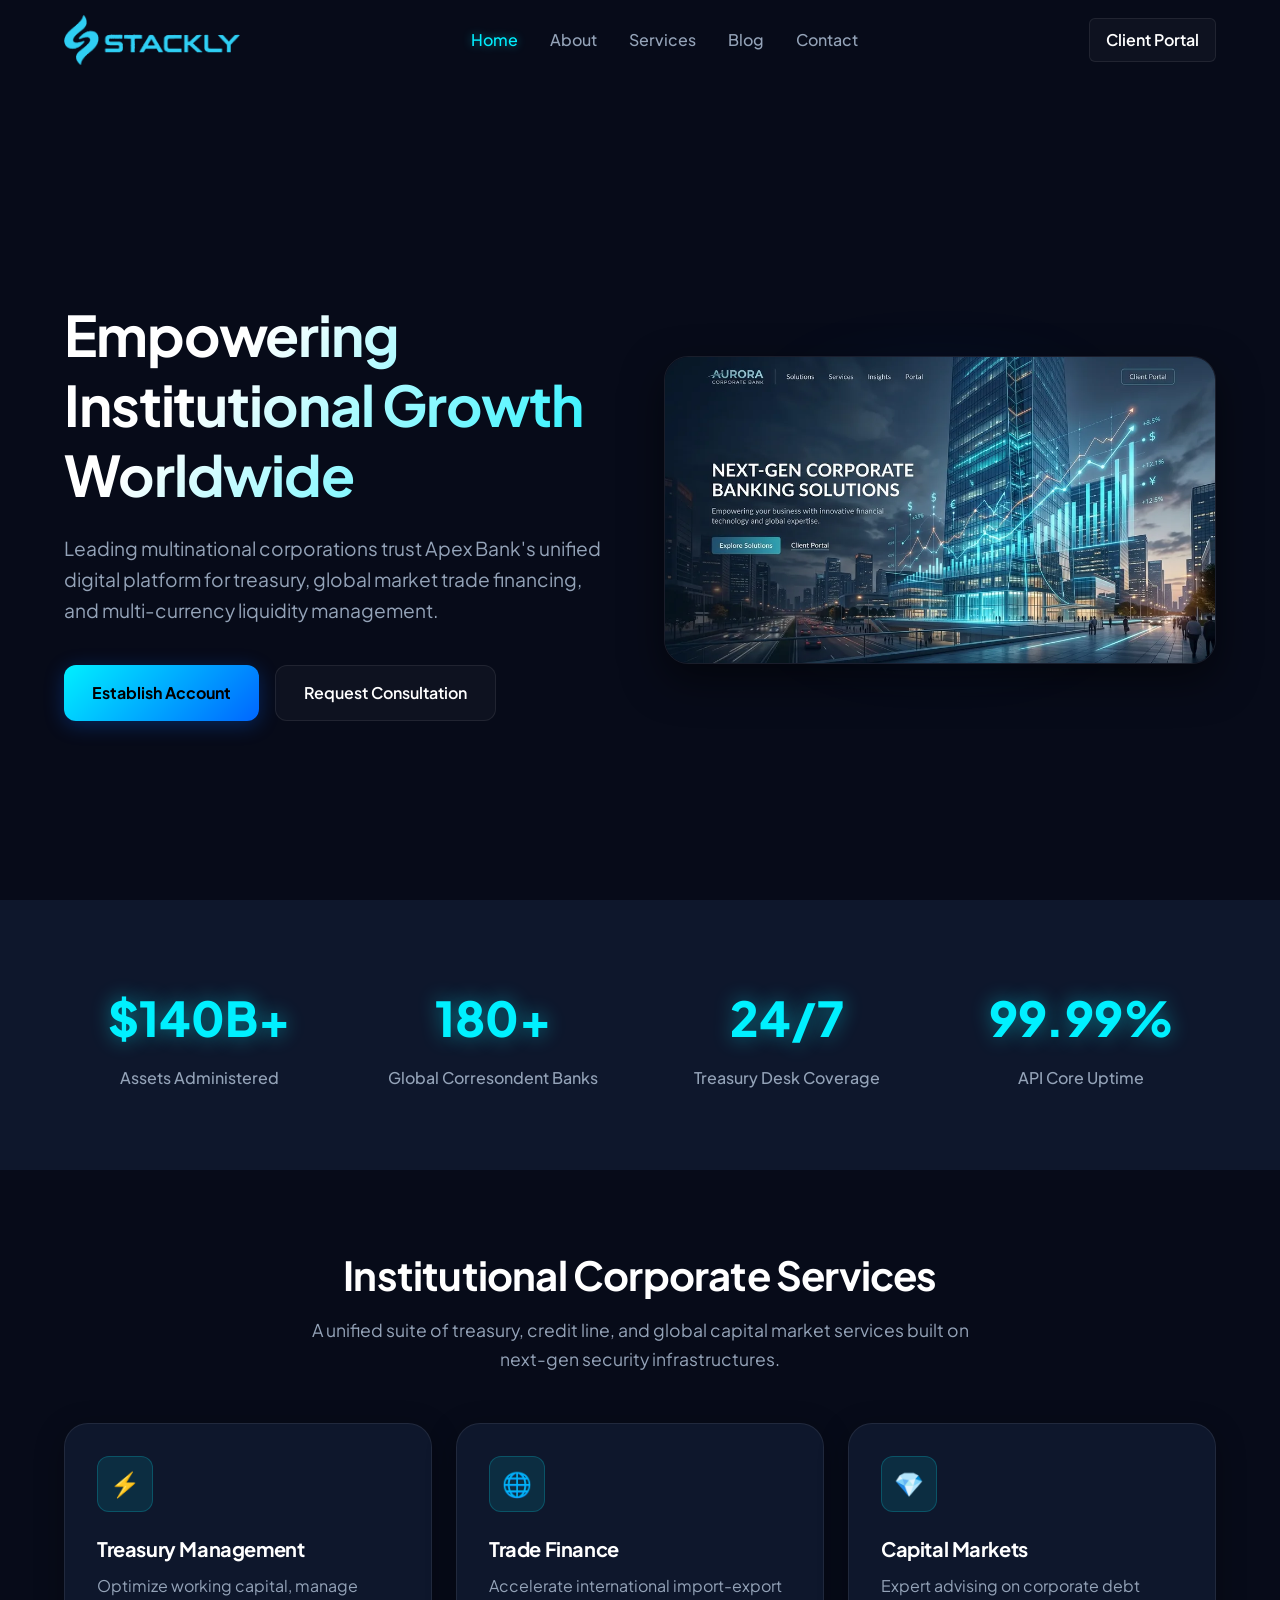
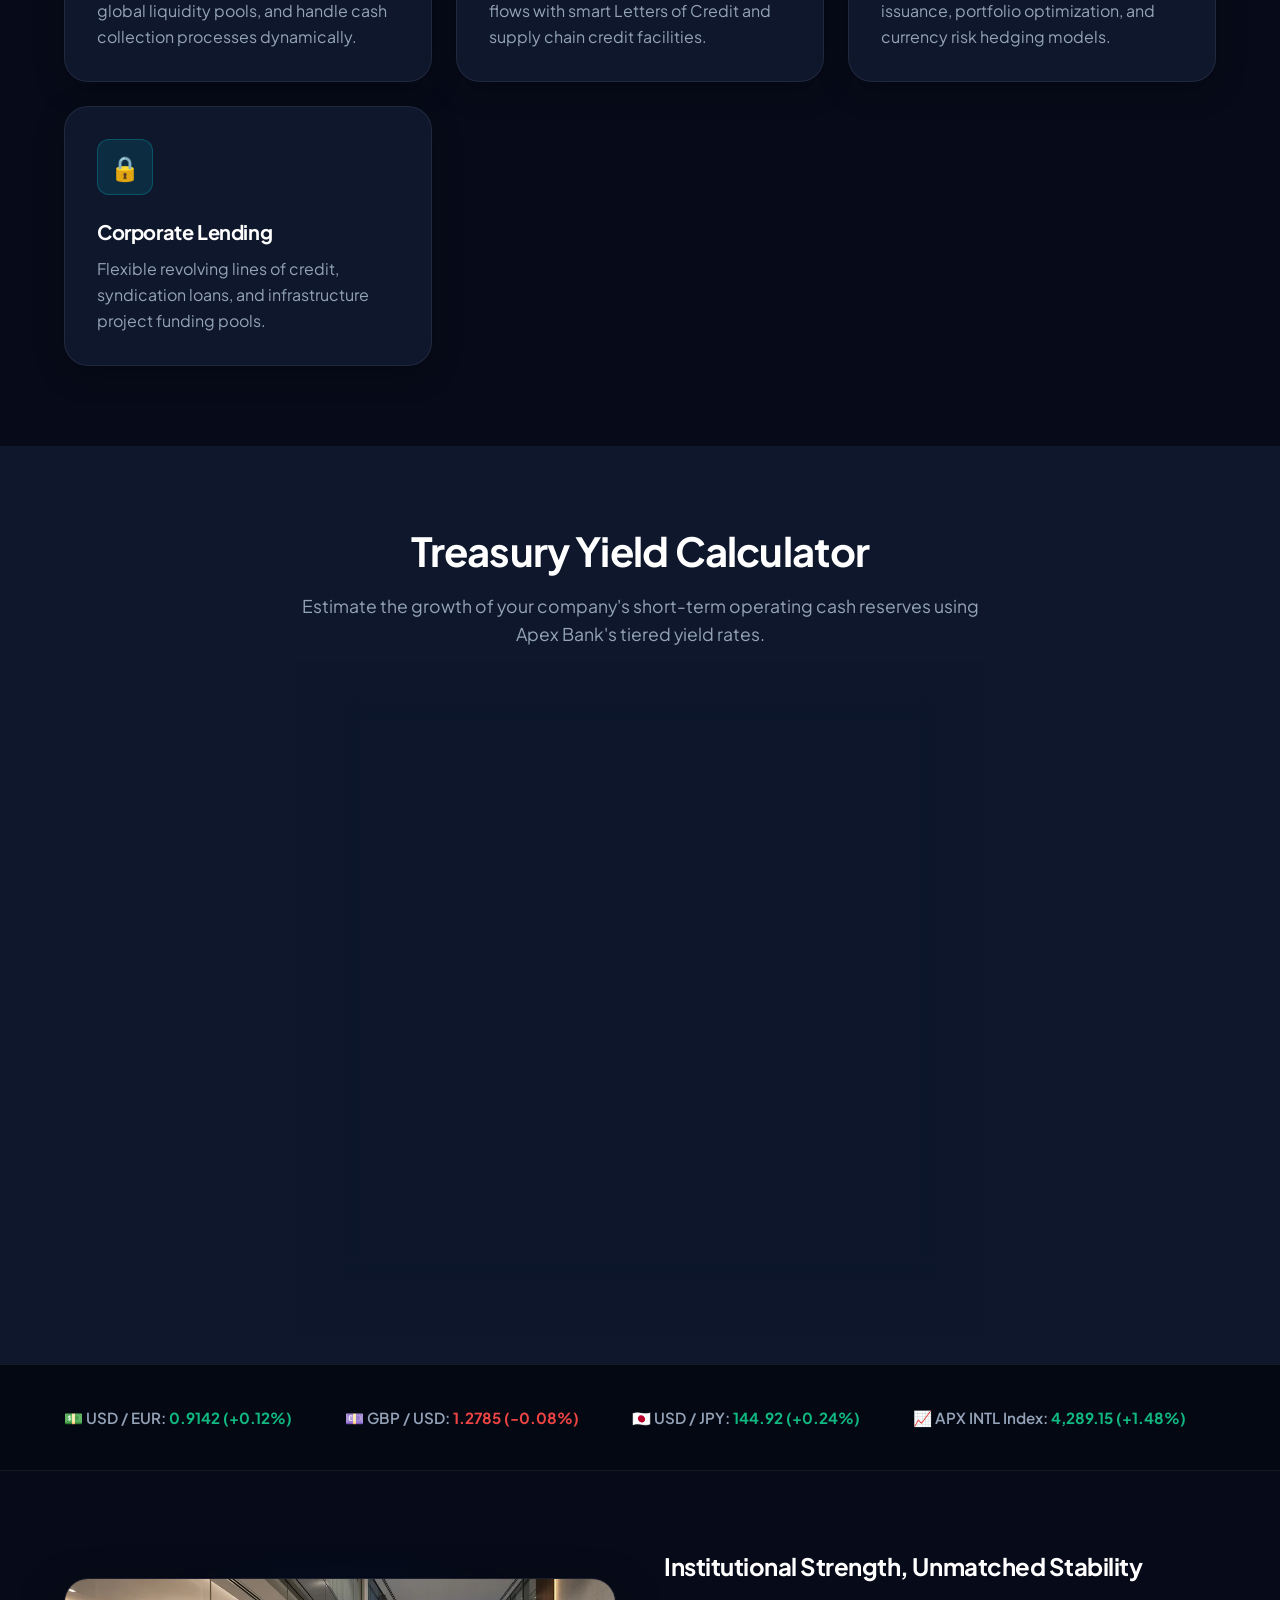
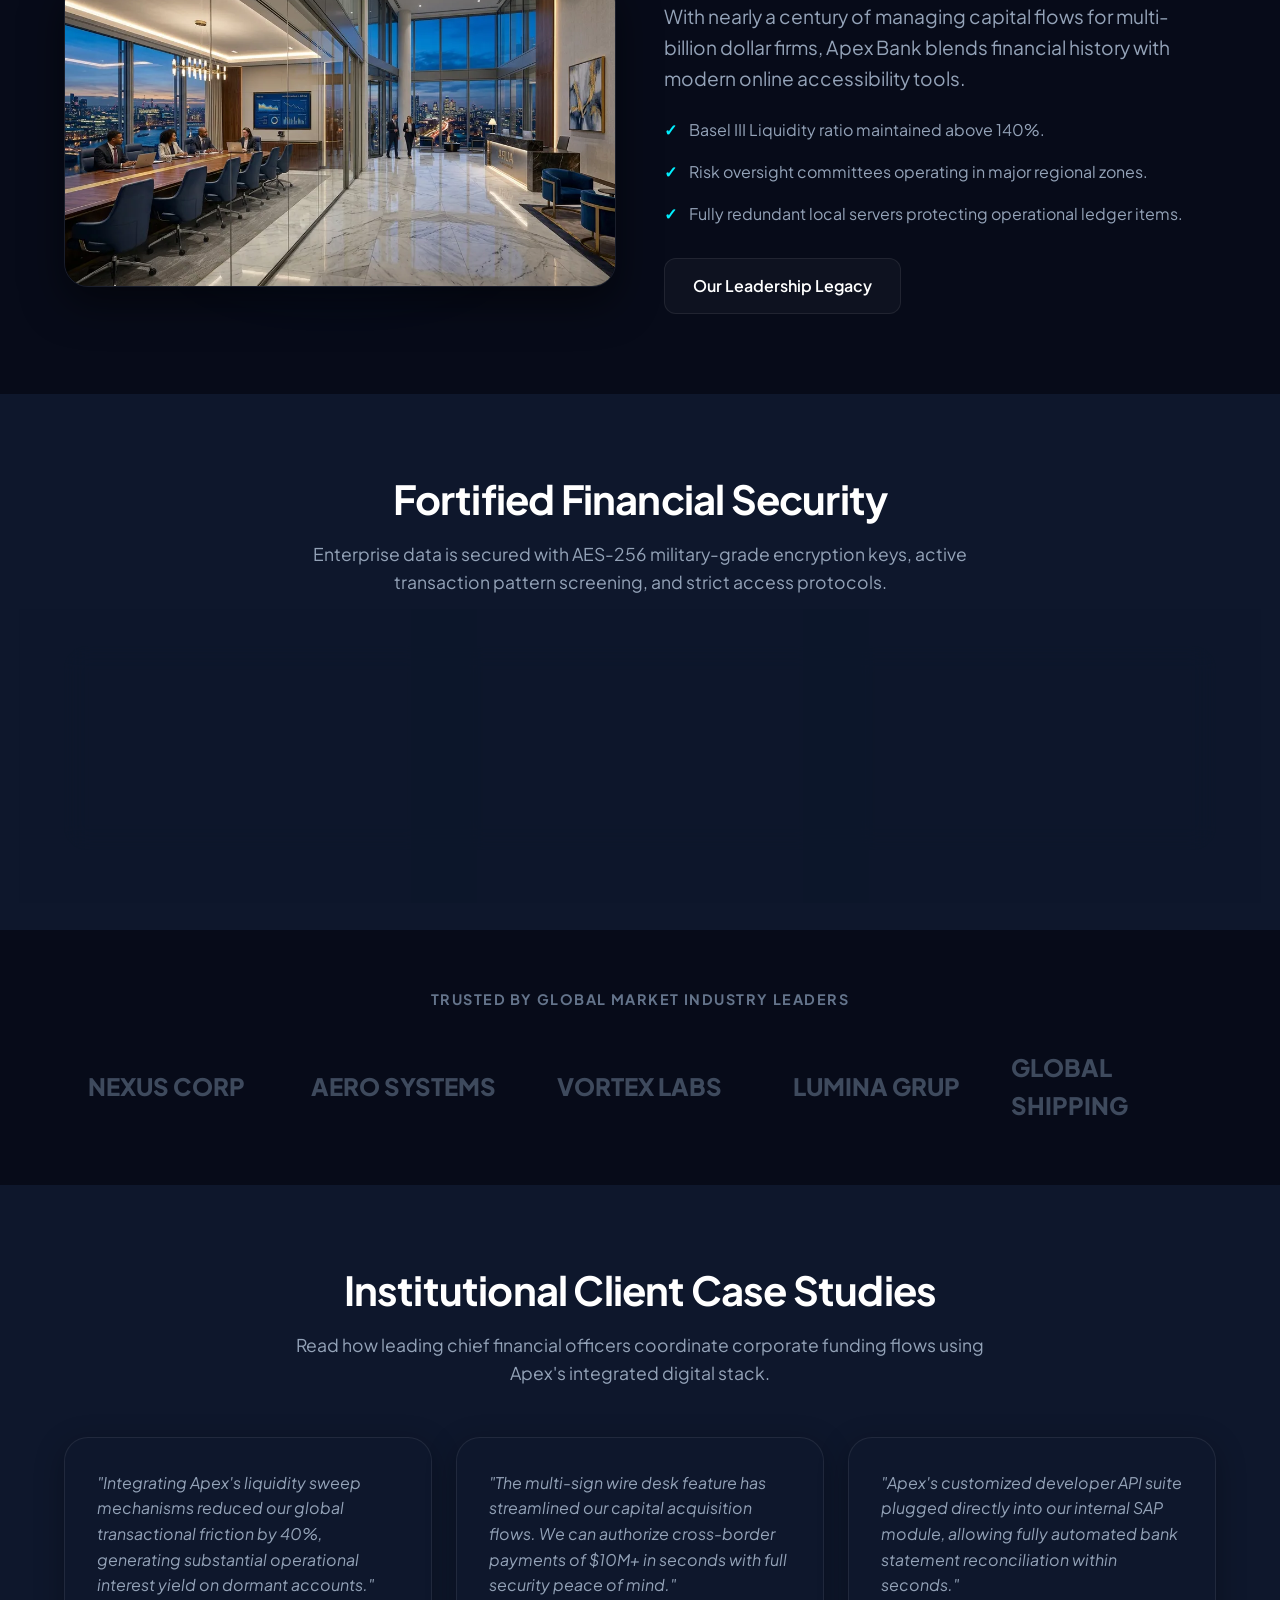
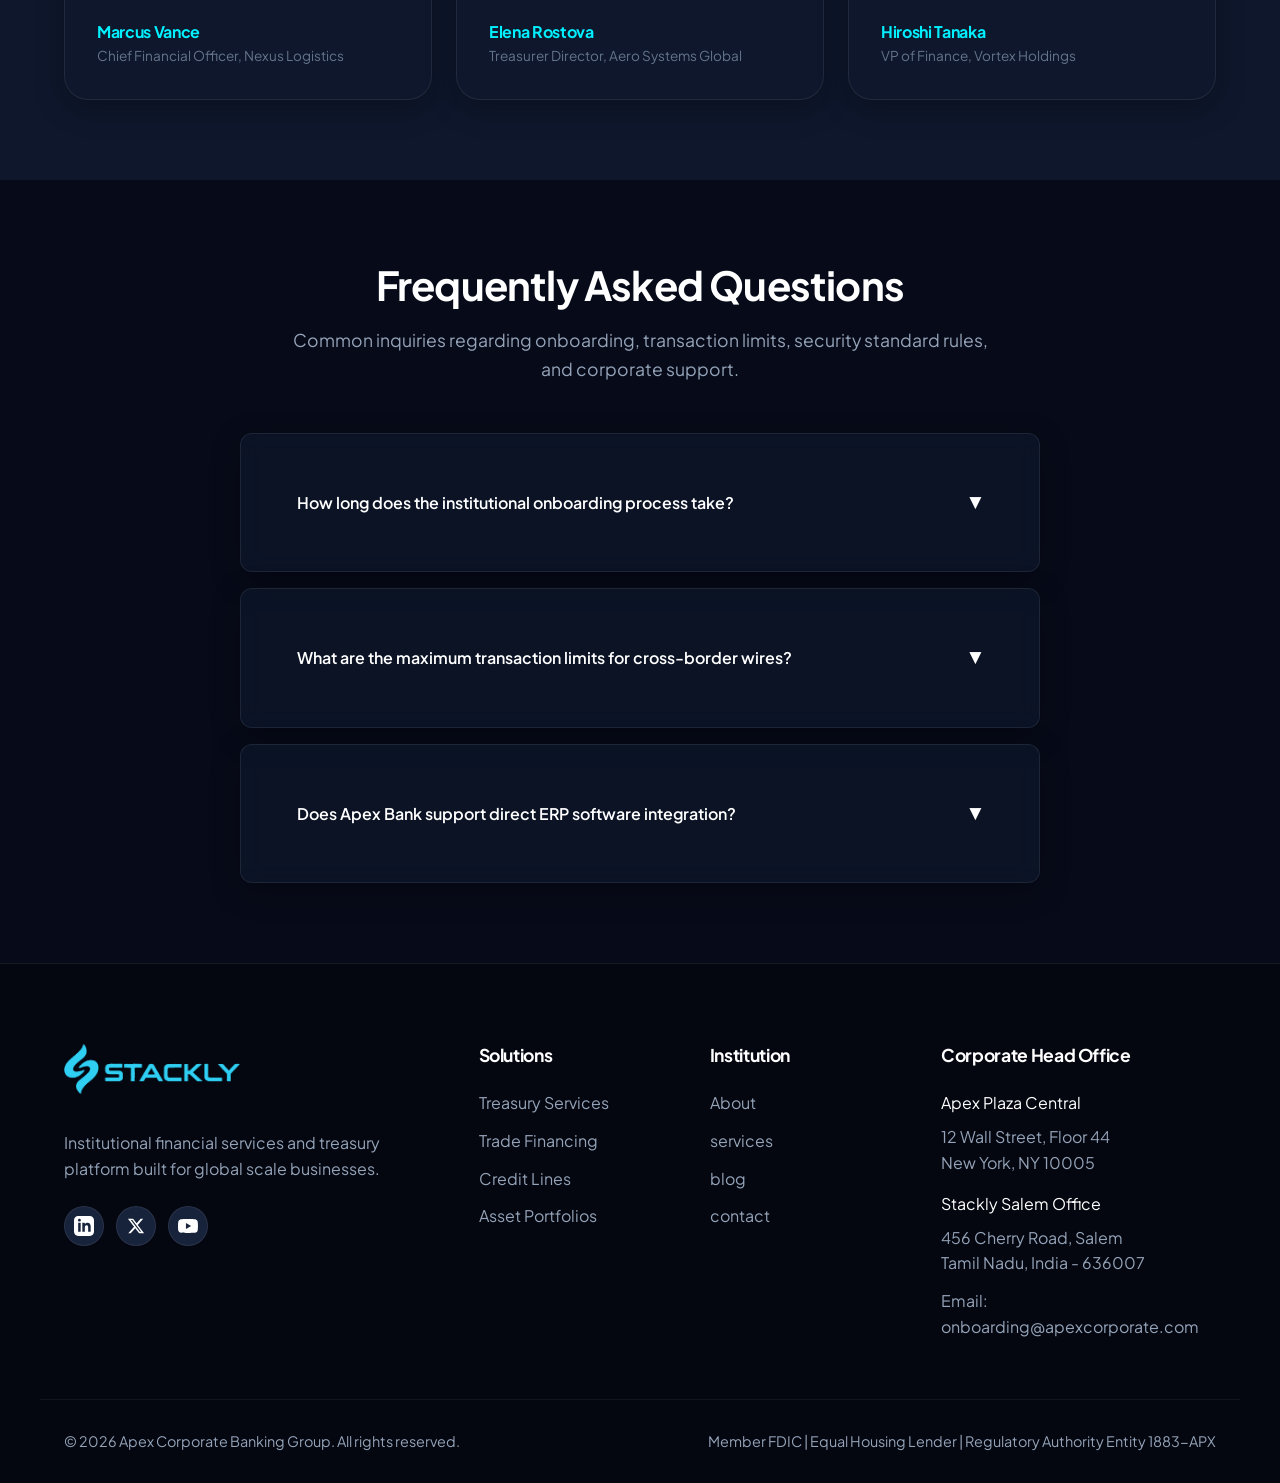
==== commit 7f7f8d5e: "Add files via upload" ====
--- a/index.html
+++ b/index.html
@@ -317,9 +317,21 @@
         </a>
         <p class="footer-desc">Institutional financial services and treasury platform built for global scale businesses.</p>
         <div class="social-links">
-          <a href="404.html" class="social-icon">Li</a>
-          <a href="404.html" class="social-icon">Tw</a>
-          <a href="404.html" class="social-icon">Yt</a>
+          <a href="404.html" class="social-icon" aria-label="LinkedIn">
+            <svg xmlns="http://www.w3.org/2000/svg" viewBox="0 0 24 24" fill="currentColor" width="20" height="20" style="display:block;">
+              <path d="M19 0h-14c-2.761 0-5 2.239-5 5v14c0 2.761 2.239 5 5 5h14c2.762 0 5-2.239 5-5v-14c0-2.761-2.238-5-5-5zm-11 19h-3v-11h3v11zm-1.5-12.268c-.966 0-1.75-.779-1.75-1.75s.784-1.75 1.75-1.75 1.75.779 1.75 1.75-.784 1.75-1.75 1.75zm13.5 12.268h-3v-5.604c0-3.368-4-3.113-4 0v5.604h-3v-11h3v1.765c1.396-2.586 7-2.777 7 2.476v6.759z"/>
+            </svg>
+          </a>
+          <a href="404.html" class="social-icon" aria-label="Twitter">
+            <svg xmlns="http://www.w3.org/2000/svg" viewBox="0 0 24 24" fill="currentColor" width="18" height="18" style="display:block;">
+              <path d="M18.244 2.25h3.308l-7.227 8.26 8.502 11.24H16.17l-5.214-6.817L4.99 21.75H1.68l7.73-8.835L1.254 2.25H8.08l4.713 6.231zm-1.161 17.52h1.833L7.084 4.126H5.117z"/>
+            </svg>
+          </a>
+          <a href="404.html" class="social-icon" aria-label="YouTube">
+            <svg xmlns="http://www.w3.org/2000/svg" viewBox="0 0 24 24" fill="currentColor" width="20" height="20" style="display:block;">
+              <path d="M23.498 6.163a3.003 3.003 0 0 0-2.11-2.11C19.518 3.545 12 3.545 12 3.545s-7.518 0-9.388.507a3.003 3.003 0 0 0-2.11 2.11C0 8.033 0 12 0 12s0 3.967.502 5.837a3.003 3.003 0 0 0 2.11 2.11c1.87.507 9.388.507 9.388.507s7.518 0 9.388-.507a3.003 3.003 0 0 0 2.11-2.11C24 15.967 24 12 24 12s0-3.967-.502-5.837zM9.545 15.568V8.432L15.818 12l-6.273 3.568z"/>
+            </svg>
+          </a>
         </div>
       </div>
       <div class="footer-col">
--- a/style.css
+++ b/style.css
@@ -189,24 +189,20 @@
   top: 0;
   left: 0;
   width: 100%;
+  height: 80px;
   z-index: 1000;
   transition: var(--transition);
-  padding: 20px 0;
+  display: flex;
+  align-items: center;
 }
 
 .header.scrolled {
-  padding: 12px 0;
   background: rgba(7, 11, 25, 0.85);
   backdrop-filter: blur(12px);
   -webkit-backdrop-filter: blur(12px);
   border-bottom: 1px solid var(--glass-border);
 }
 
-.header.scrolled .logo-img {
-  width: 80px;
-  height: 80px;
-}
-
 .nav-wrapper {
   display: flex;
   justify-content: space-between;
@@ -227,8 +223,8 @@
 }
 
 .logo-img {
-  width: 120px;
-  height: 120px;
+  height: 50px;
+  width: auto;
   object-fit: contain;
   border-radius: 6px;
   transition: var(--transition);
@@ -698,6 +694,7 @@
   color: var(--text-muted);
   font-size: 0.85rem;
   margin-bottom: 12px;
+  flex-wrap: wrap;
 }
 
 .blog-card h3 {
@@ -980,8 +977,12 @@
   }
 
   .hero-grid {
+    grid-template-columns: minmax(0, 1fr);
+    gap: 32px;
+  }
+
+  .blog-grid {
     grid-template-columns: 1fr;
-    gap: 32px;
   }
 
   .hero-content h1 {
@@ -1013,10 +1014,7 @@
     font-size: 2.5rem;
   }
 
-  .form-row {
-    grid-template-columns: 1fr;
-    gap: 0;
-  }
+
 
   .calc-results {
     grid-template-columns: 1fr;
@@ -1060,14 +1058,14 @@
   }
 }
 
-/* 481px to 768px (Tablets / Large Mobile) */
-@media screen and (max-width: 768px) {
+/* --- Tablets & Mobile View (max-width: 1024px) --- */
+@media screen and (max-width: 1024px) {
   /* Navigation Mobile Responsive Menu */
   .nav-links {
     position: fixed;
     top: 0;
     right: -100%;
-    width: 280px;
+    width: 100%;
     height: 100vh;
     background-color: var(--bg-secondary);
     border-left: 1px solid var(--glass-border);
@@ -1097,10 +1095,7 @@
     transform: rotate(-45deg) translate(5px, -5px);
   }
 
-  .logo-img {
-    width: 80px;
-    height: 80px;
-  }
+  /* Logo image height is constant */
 
   .nav-actions {
     margin-right: 0;
@@ -1123,7 +1118,13 @@
   }
 
   .hero-grid {
-    grid-template-columns: 1fr;
+    grid-template-columns: minmax(0, 1fr);
+  }
+
+  .hero-image-wrapper {
+    width: 100%;
+    overflow: hidden;
+    min-width: 0;
   }
 
   .hero-content {
@@ -1163,10 +1164,7 @@
     gap: 16px;
     text-align: center;
   }
-}
-
-/* 769px to 1024px (Laptops / Small Desktop) */
-@media screen and (max-width: 1024px) {
+
   .container {
     padding: 0 32px;
   }
@@ -1174,4 +1172,95 @@
   .hero-content h1 {
     font-size: 3rem;
   }
-}
+
+  .form-row {
+    grid-template-columns: 1fr;
+    gap: 0;
+  }
+}
+
+/* --- Custom Toast Notification --- */
+#custom-toast-container {
+  position: fixed;
+  bottom: 24px;
+  right: 24px;
+  display: flex;
+  flex-direction: column;
+  gap: 12px;
+  z-index: 10000;
+  max-width: 380px;
+  width: calc(100% - 48px);
+}
+
+.custom-toast {
+  background: rgba(14, 23, 44, 0.95);
+  backdrop-filter: blur(8px);
+  -webkit-backdrop-filter: blur(8px);
+  border: 1px solid var(--primary);
+  box-shadow: 0 4px 20px var(--primary-glow);
+  color: var(--text-primary);
+  padding: 16px 20px;
+  border-radius: var(--radius-md);
+  display: flex;
+  align-items: center;
+  gap: 12px;
+  font-size: 0.95rem;
+  font-weight: 500;
+  opacity: 0;
+  transform: translateY(20px);
+  transition: all 0.3s cubic-bezier(0.4, 0, 0.2, 1);
+}
+
+.custom-toast.show {
+  opacity: 1;
+  transform: translateY(0);
+}
+
+.custom-toast.success {
+  border-color: var(--accent);
+  box-shadow: 0 4px 20px rgba(16, 185, 129, 0.25);
+}
+
+.custom-toast.error {
+  border-color: var(--accent-red);
+  box-shadow: 0 4px 20px rgba(239, 68, 68, 0.25);
+}
+
+.toast-icon {
+  font-size: 1.2rem;
+  flex-shrink: 0;
+}
+
+.toast-message {
+  flex-grow: 1;
+}
+
+/* --- Responsive Services Elements --- */
+.hero-card-box {
+  background-color: var(--bg-tertiary);
+  border: 1px solid var(--glass-border);
+  border-radius: var(--radius-lg);
+  padding: 40px;
+}
+
+.hero-code-box {
+  background-color: #03060c;
+  border: 1px solid var(--glass-border);
+  border-radius: var(--radius-md);
+  padding: 24px;
+  font-family: 'Courier New', monospace;
+  font-size: 0.85rem;
+  color: var(--primary);
+  box-shadow: var(--shadow-md);
+  overflow-x: auto;
+  white-space: nowrap;
+}
+
+@media screen and (max-width: 480px) {
+  .hero-card-box {
+    padding: 20px;
+  }
+  .hero-code-box {
+    padding: 16px;
+  }
+}
